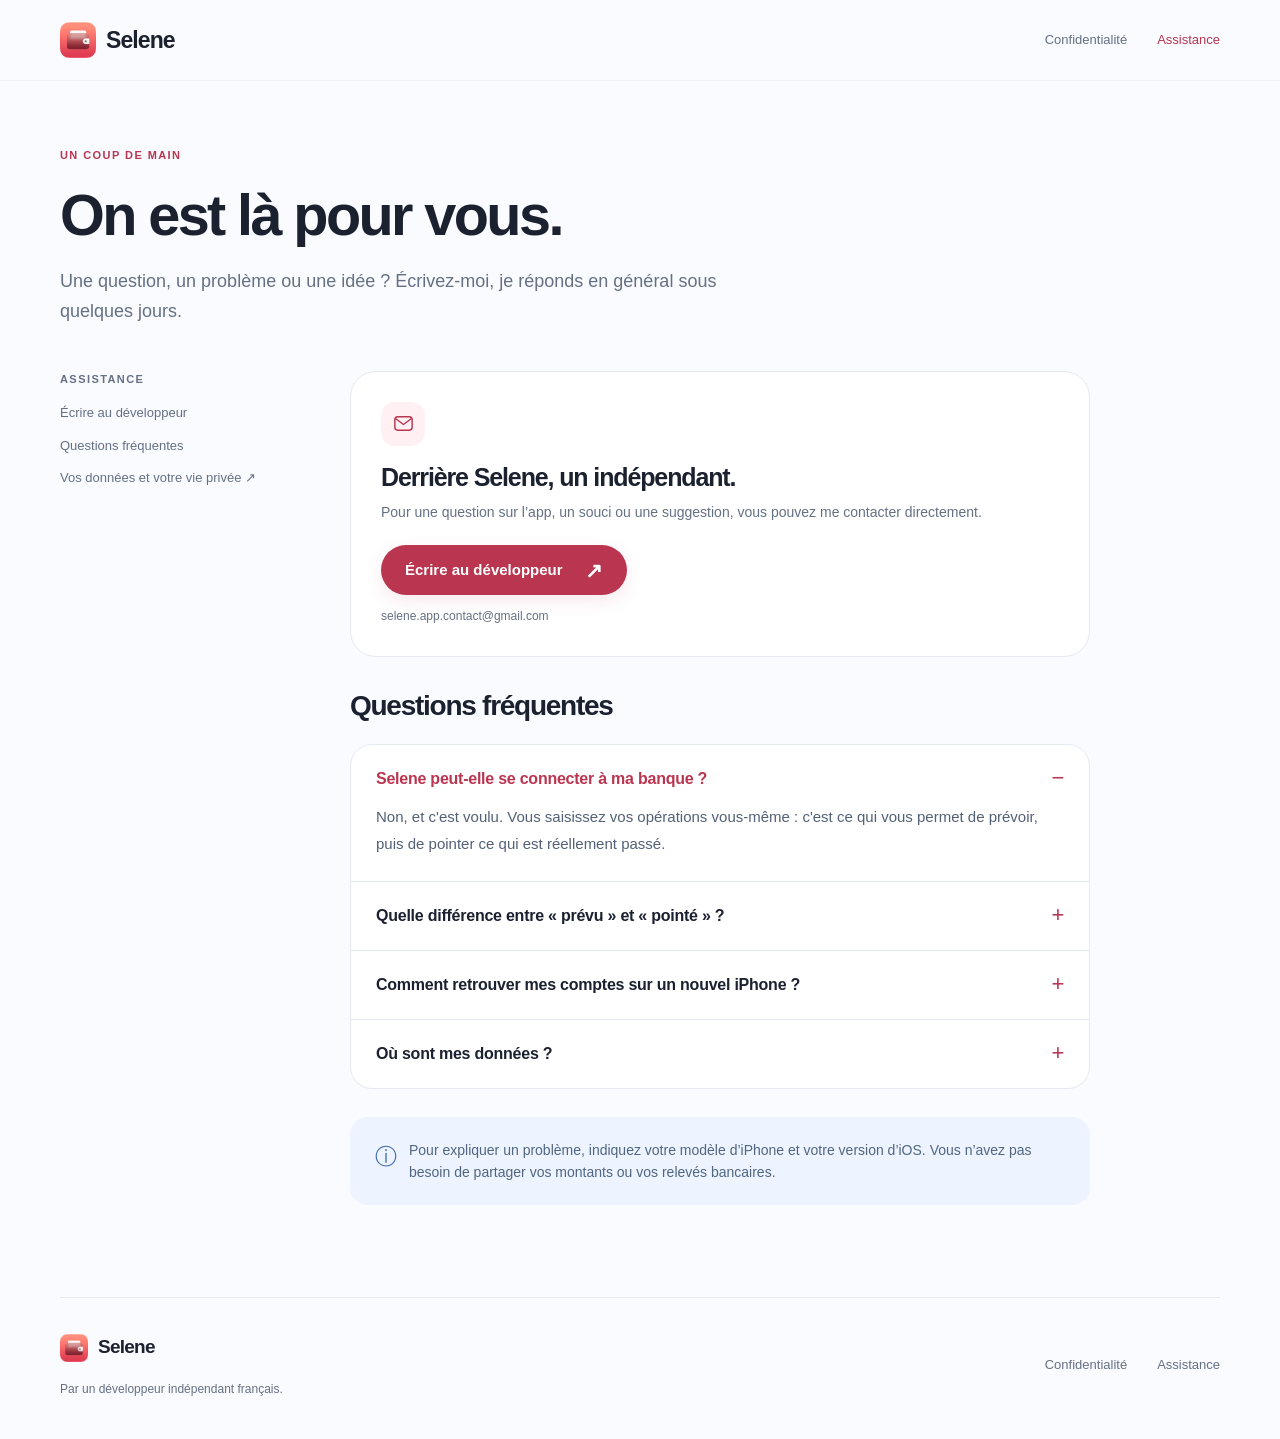
==== assistance.html @ f2fd514b "Publish site" ====
<!doctype html>
<html lang="fr">
<head>
  <meta charset="utf-8">
  <meta name="viewport" content="width=device-width, initial-scale=1">
  <meta name="theme-color" content="#fafbff">
  <title>Selene – Assistance</title>
  <meta name="description" content="Aide et contact pour Selene.">
  <link rel="icon" type="image/png" sizes="32x32" href="favicon.png">
  <link rel="icon" type="image/png" sizes="32x32" href="favicon-dark.png" media="(prefers-color-scheme: dark)">
  <link rel="apple-touch-icon" sizes="180x180" href="apple-touch-icon.png">
  <link rel="stylesheet" href="style.css">
</head>
<body>
  <a class="skip-link" href="#contenu">Aller au contenu</a>
  <header class="site-header">
    <div class="header-inner">
      <a class="brand" href="index.html" aria-label="Selene, accueil"><img src="icon.png" alt="" width="36" height="36">Selene</a>
      <nav aria-label="Navigation principale">
        <a href="confidentialite.html">Confidentialité</a>
        <a href="assistance.html" aria-current="page">Assistance</a>
      </nav>
    </div>
  </header>

  <main id="contenu" class="document-main section-shell">
    <div class="document-heading">
      <p class="eyebrow">UN COUP DE MAIN</p>
      <h1>On est là pour vous.</h1>
      <p class="lead">Une question, un problème ou une idée ? Écrivez-moi, je réponds en général sous quelques jours.</p>
    </div>
    <div class="document-layout">
      <aside class="document-index" aria-label="Rubriques d’assistance">
        <p class="eyebrow">ASSISTANCE</p>
        <nav aria-label="Navigation de l’assistance">
          <a href="#contact">Écrire au développeur</a>
          <a href="#questions">Questions fréquentes</a>
          <a href="confidentialite.html">Vos données et votre vie privée ↗</a>
        </nav>
      </aside>
      <div>
        <section id="contact" class="contact-card" aria-labelledby="contact-title">
          <div class="contact-icon" aria-hidden="true"><svg viewBox="0 0 24 24"><rect x="3" y="5" width="18" height="14" rx="3"/><path d="m4 7 8 6 8-6"/></svg></div>
          <h2 id="contact-title">Derrière Selene, un indépendant.</h2>
          <p>Pour une question sur l’app, un souci ou une suggestion, vous pouvez me contacter directement.</p>
          <a class="button button-primary" href="mailto:selene.app.contact@gmail.com">Écrire au développeur <span aria-hidden="true">↗</span></a>
          <p class="contact-address">selene.app.contact@gmail.com</p>
        </section>
        <section id="questions" aria-labelledby="faq-title">
          <h2 id="faq-title" class="faq-heading">Questions fréquentes</h2>
          <div class="faq-list">
          <details open><summary>Selene peut-elle se connecter à ma banque ?</summary><p>Non, et c'est voulu. Vous saisissez vos opérations vous-même : c'est ce qui vous permet de prévoir, puis de pointer ce qui est réellement passé.</p></details>
          <details><summary>Quelle différence entre « prévu » et « pointé » ?</summary><p>Une opération prévue est attendue et compte déjà dans votre prévisionnel. Vous la pointez quand elle apparaît sur votre relevé : son montant n'est pas ajouté une seconde fois. L'explication animée se retrouve dans Réglages, rubrique Aide.</p></details>
          <details><summary>Comment retrouver mes comptes sur un nouvel iPhone ?</summary><p>Si iCloud est activé, connectez-vous avec le même compte Apple : vos comptes reviennent après quelques instants. Vous pouvez aussi conserver une sauvegarde depuis Réglages, rubrique Données &amp; sauvegardes.</p></details>
          <details><summary>Où sont mes données ?</summary><p>Sur votre iPhone et, avec iCloud, dans votre espace iCloud personnel. Le détail est dans la <a href="confidentialite.html">politique de confidentialité</a>.</p></details>
          </div>
        </section>
        <div class="help-note"><span aria-hidden="true">ⓘ</span><p>Pour expliquer un problème, indiquez votre modèle d’iPhone et votre version d’iOS. Vous n’avez pas besoin de partager vos montants ou vos relevés bancaires.</p></div>
      </div>
    </div>
  </main>

  <footer class="site-footer section-shell">
    <div><a class="brand footer-brand" href="index.html"><img src="icon.png" alt="" width="28" height="28">Selene</a><p>Par un développeur indépendant français.</p></div>
    <nav aria-label="Liens utiles"><a href="confidentialite.html">Confidentialité</a><a href="assistance.html">Assistance</a></nav>
  </footer>
</body>
</html>
---- style.css ----
/* Shared identity: coral icon, cool whites, blue and green account accents. */
:root {
  color-scheme: light;
  --background: #fafbff;
  --surface: #fff;
  --text: #1c2130;
  --muted: #657083;
  --accent: #b93550;
  --coral: #ff6b78;
  --blue: #008ee8;
  --green: #00a364;
  --border: #e5e9f1;
  --shell: 1160px;
  font-family: -apple-system, BlinkMacSystemFont, "Segoe UI", sans-serif;
  scroll-behavior: smooth;
  scroll-padding-top: 100px;
}
* { box-sizing: border-box; }
body { margin: 0; background: var(--background); color: var(--text); font-size: 17px; line-height: 1.6; -webkit-text-size-adjust: 100%; }
img { max-width: 100%; display: block; }
a { color: var(--accent); text-underline-offset: 4px; }
a:hover { text-decoration-thickness: 2px; }
a:focus-visible, summary:focus-visible { outline: 3px solid var(--blue); outline-offset: 6px; border-radius: 6px; }
h1, h2, h3, p, figure { margin: 0; }
h1, h2, h3 { line-height: 1.08; letter-spacing: -.045em; }
h1, h2 { font-weight: 750; }
p + p { margin-top: 1rem; }
.section-shell { width: min(var(--shell), calc(100% - 80px)); margin-inline: auto; }
.skip-link { position: fixed; top: 10px; left: 10px; z-index: 10; padding: 10px 18px; background: var(--surface); transform: translateY(-180%); }
.skip-link:focus { transform: translateY(0); }
.eyebrow { font-size: 11px; line-height: 1.5; letter-spacing: .13em; font-weight: 650; color: var(--muted); }
.status-dot { display: inline-block; flex: 0 0 auto; width: 7px; height: 7px; border-radius: 50%; background: var(--coral); }
.text-link { display: inline-flex; align-items: center; gap: 12px; font-size: 15px; font-weight: 600; text-decoration: none; }
.text-link:hover { text-decoration: underline; }
.text-link span { font-size: 20px; }
.button { display: inline-flex; gap: 22px; align-items: center; justify-content: center; min-height: 50px; padding: 12px 24px; border-radius: 100px; font-size: 15px; font-weight: 650; text-decoration: none; transition: transform .2s, background-color .2s, box-shadow .2s; }
.button-primary { color: white; background: var(--accent); box-shadow: 0 6px 18px #b935501c; }
.button-primary:hover { background: #a32c45; transform: translateY(-2px); box-shadow: 0 9px 24px #b9355026; }
.button-primary span { font-size: 21px; line-height: 1; }

/* Navigation and footer shared by all three pages. */
.site-header { position: sticky; top: 0; z-index: 5; background: #fafbffdf; border-bottom: 1px solid #e5e9f18a; -webkit-backdrop-filter: blur(20px); backdrop-filter: blur(20px); }
.header-inner { width: min(var(--shell), calc(100% - 80px)); height: 80px; margin-inline: auto; display: flex; align-items: center; justify-content: space-between; gap: 24px; }
.brand { display: inline-flex; align-items: center; gap: 10px; font-size: 23px; font-weight: 700; letter-spacing: -.04em; color: var(--text); text-decoration: none; }
.site-header nav, .site-footer nav { display: flex; gap: 30px; align-items: center; }
.site-header nav a { color: var(--muted); font-size: 13px; text-decoration: none; padding-block: 12px; min-height: 44px; display: inline-flex; align-items: center; }
.site-header nav a:hover, .site-header nav a[aria-current="page"] { color: var(--accent); }
.site-footer { display: flex; justify-content: space-between; align-items: center; gap: 30px; border-top: 1px solid var(--border); padding-block: 34px 40px; }
.footer-brand { font-size: 19px; }
.site-footer p { font-size: 12px; color: var(--muted); margin-top: 10px; }
.site-footer nav a { font-size: 13px; text-decoration: none; color: var(--muted); }
.site-footer nav a:hover { color: var(--accent); }

/* Landing: editorial introduction and real app screenshots. */
.hero { display: grid; grid-template-columns: .92fr 1.08fr; align-items: center; gap: 28px; padding-block: 62px 35px; }
.hero-copy { min-width: 0; padding-bottom: 45px; animation: arrive .65s ease-out both; }
.hero-copy .eyebrow { display: flex; align-items: center; gap: 9px; font-size: 12px; letter-spacing: .025em; color: var(--accent); margin-bottom: 24px; }
.hero h1 { font-size: clamp(52px, 5.3vw, 76px); line-height: 1.04; letter-spacing: -.055em; }
.hero h1 span { color: #df4b64; }
.hero-description { max-width: 440px; color: var(--muted); font-size: 18px; line-height: 1.7; margin-top: 26px; }
.hero-actions { display: flex; align-items: center; gap: 20px; flex-wrap: wrap; margin-top: 30px; }
.hero-note { color: var(--muted); font-size: 12px; margin-top: 18px; }
.hero-art { position: relative; min-width: 0; height: 700px; isolation: isolate; }
.art-glow { position: absolute; z-index: -1; pointer-events: none; border-radius: 50%; filter: blur(18px); }
.glow-blue { width: 440px; height: 440px; left: -8%; top: 21%; background: radial-gradient(circle, #d0eaff 0%, #e1edff60 46%, transparent 70%); }
.glow-coral { width: 370px; height: 490px; right: -8%; top: 3%; background: radial-gradient(ellipse, #ffe1e6 0%, #ffeaf052 50%, transparent 72%); }
.device { position: absolute; width: 258px; }
.device-accounts { left: 2%; top: 78px; transform: rotate(-6deg); z-index: 2; animation: phone-arrive .85s .12s ease-out both; --angle: -6deg; }
.device-operations { right: 1%; top: 8px; transform: rotate(6deg); z-index: 1; animation: phone-arrive .85s .2s ease-out both; --angle: 6deg; }
.device img { width: 100%; height: auto; filter: drop-shadow(0 16px 24px #333c5040); }
.device figcaption { text-align: center; font-size: 11px; font-weight: 500; color: var(--muted); margin-top: 22px; }
.principles { display: flex; justify-content: space-between; align-items: center; gap: 24px; border-top: 1px solid var(--border); padding-block: 25px 38px; }
.principles p { display: flex; align-items: center; gap: 10px; font-size: 12px; color: var(--muted); margin: 0; }
.principles svg { flex: 0 0 auto; width: 20px; height: 20px; fill: none; stroke: #7a8ba6; stroke-width: 1.4; stroke-linecap: round; stroke-linejoin: round; }

/* Product story: an everyday ritual, then two concrete use cases. */
.routine-section { background: var(--surface); border-block: 1px solid #edf0f5; padding-block: 104px; }
.routine-layout { display: grid; grid-template-columns: 1fr 1fr; gap: 100px; align-items: center; }
.routine-copy h2 { font-size: 64px; margin-block: 22px; }
.routine-copy h2 span { color: var(--accent); }
.section-description { font-size: 17px; color: var(--muted); max-width: 380px; line-height: 1.7; }
.routine-copy .text-link { margin-top: 24px; }
.routine-steps { list-style: none; padding: 0; margin: 0; }
.routine-steps li { display: flex; align-items: flex-start; gap: 22px; padding-block: 28px; border-bottom: 1px solid var(--border); }
.routine-steps li:first-child { padding-top: 0; }
.routine-steps li:last-child { border-bottom: 0; padding-bottom: 0; }
.step-number { font-size: 12px; font-weight: 650; color: var(--accent); background: #fff0f2; border-radius: 50%; width: 36px; height: 36px; flex: 0 0 36px; display: grid; place-items: center; margin-top: 2px; }
.routine-steps h3 { font-size: 23px; letter-spacing: -.025em; line-height: 1.2; }
.routine-steps p { color: var(--muted); font-size: 15px; line-height: 1.7; margin-top: 12px; }
.features-section { padding-block: 110px 92px; }
.section-heading { text-align: center; margin-bottom: 48px; }
.section-heading h2 { font-size: 52px; margin-top: 20px; }
.feature-panels { display: grid; grid-template-columns: 1fr 1fr; gap: 24px; }
.feature-panel { min-width: 0; min-height: 435px; padding: 40px; border-radius: 32px; overflow: hidden; }
.forecast-panel { background: #edf3ff; }
.accounts-panel { background: #eaf6f0; }
.panel-copy h3 { font-size: 34px; }
.panel-copy p { color: var(--muted); font-size: 15px; max-width: 355px; margin-top: 18px; }
.forecast-example { background: #ffffffd9; border: 1px solid #ffffffed; box-shadow: 0 12px 30px #5277b211; border-radius: 20px; margin-top: 32px; padding: 23px; }
.example-label { font-size: 10px; color: var(--muted); font-weight: 650; letter-spacing: .08em; display: flex; justify-content: space-between; align-items: center; }
.example-label span { font-size: 9px; letter-spacing: 0; font-weight: 400; }
.example-amount { font-size: clamp(32px, 3.3vw, 44px); font-weight: 700; letter-spacing: -.04em; line-height: 1.2; margin-top: 10px; font-variant-numeric: tabular-nums; }
.example-amount > span { font-weight: 400; color: #7786a0; }
.example-totals { display: flex; gap: 22px; margin-top: 18px; font-size: 10px; color: var(--muted); }
.example-totals > span { display: flex; flex-wrap: wrap; gap: 4px; align-items: center; }
.example-totals strong { font-weight: 600; color: var(--text); }
.amount-dot { display: inline-block; width: 5px; height: 5px; border-radius: 50%; margin-right: 2px; }
.income-dot { background: var(--green); }
.outcome-dot { background: var(--coral); }
.example-track { height: 5px; margin-top: 14px; border-radius: 10px; background: #ff9aa5; overflow: hidden; }
.example-track span { display: block; width: 53.58%; height: 100%; border-radius: 10px; background: #54b59a; }
.transfer-example { display: flex; align-items: center; justify-content: center; gap: 10px; margin-top: 48px; }
.mini-account { min-width: 0; flex: 1; height: 128px; max-width: 175px; border-radius: 19px; padding: 18px; color: #fff; display: flex; flex-direction: column; justify-content: space-between; box-shadow: 0 12px 28px -12px #24887d66; }
.mini-current { background: linear-gradient(135deg, #55bef1, #0081ce); transform: rotate(-5deg); }
.mini-savings { background: linear-gradient(135deg, #57cfb5, #008460); transform: rotate(5deg); }
.mini-account span { font-size: 12px; font-weight: 600; line-height: 1.3; }
.mini-account svg { width: 26px; height: 26px; fill: none; stroke: currentColor; stroke-width: 1.5; stroke-linecap: round; stroke-linejoin: round; opacity: .9; }
.transfer-symbol { width: 34px; height: 34px; flex: 0 0 34px; display: grid; place-items: center; border-radius: 50%; color: #337e68; background: #fff; font-size: 23px; }

/* Privacy and the release state, without an inactive download button. */
.privacy-section { padding-bottom: 90px; }
.privacy-panel { display: grid; grid-template-columns: .65fr 1fr; gap: 60px; align-items: center; padding: 65px 80px; border-radius: 32px; background: #fff0f3; }
.privacy-symbol { width: 150px; height: 150px; display: grid; place-items: center; justify-self: center; background: #ffffffc9; border: 1px solid #fff; border-radius: 40px; transform: rotate(-8deg); box-shadow: 0 18px 38px -18px #df6f8a40; }
.privacy-symbol svg { width: 74px; height: 74px; fill: none; stroke: #cd4b68; stroke-width: 2.7; stroke-linecap: round; stroke-linejoin: round; }
.privacy-copy h2 { font-size: 46px; margin-block: 18px; }
.privacy-copy p:not(.eyebrow) { color: #75636d; font-size: 15px; max-width: 465px; }
.privacy-copy .text-link { margin-top: 24px; }
.closing { text-align: center; padding-block: 12px 100px; }
.closing img { margin: 0 auto 24px; }
.closing h2 { font-size: 43px; }
.closing > p { color: var(--muted); font-size: 15px; margin-top: 16px; }
.closing .button { margin-top: 24px; }

/* Assistance and privacy: common document heading, readable article and index. */
.document-main { padding-block: 66px 92px; }
.document-heading { max-width: 800px; margin-bottom: 44px; }
.document-heading .eyebrow { color: var(--accent); }
.document-heading h1 { font-size: clamp(40px, 4.5vw, 60px); margin-top: 20px; }
.document-heading .lead { color: var(--muted); font-size: 18px; line-height: 1.7; max-width: 680px; margin-top: 20px; }
.updated { color: var(--muted); font-size: 12px; margin-top: 20px; }
.document-layout { display: grid; grid-template-columns: 220px minmax(0, 740px); gap: 70px; align-items: start; }
.document-index { position: sticky; top: 115px; }
.document-index .eyebrow { margin-bottom: 16px; }
.document-index nav { display: flex; flex-direction: column; gap: 13px; }
.document-index a { color: var(--muted); font-size: 13px; line-height: 1.5; text-decoration: none; }
.document-index a:hover { color: var(--accent); }
.article { min-width: 0; }
.article section { margin-top: 36px; scroll-margin-top: 105px; }
.article h2 { font-size: 23px; letter-spacing: -.025em; margin-bottom: 14px; line-height: 1.25; }
.article p, .article li { font-size: 15px; line-height: 1.85; color: #536075; }
.article ul { margin: 0; padding-left: 21px; }
.article li + li { margin-top: 7px; }
.article strong { color: var(--text); font-weight: 600; }
.summary-card { padding: 26px 30px; background: #fff0f3; border: 1px solid #ffe3e8; border-radius: 22px; }
.summary-card p { color: #745365; }
.summary-card .summary-title { font-size: 19px; font-weight: 650; line-height: 1.3; letter-spacing: -.02em; margin-bottom: 10px; color: var(--text); }
.contact-card { background: #fff; border: 1px solid var(--border); border-radius: 26px; padding: 30px; margin-bottom: 34px; }
.contact-card .contact-icon { width: 44px; height: 44px; border-radius: 14px; color: var(--accent); background: #fff0f3; display: grid; place-items: center; margin-bottom: 18px; }
.contact-icon svg { width: 23px; height: 23px; fill: none; stroke: currentColor; stroke-width: 1.5; stroke-linecap: round; stroke-linejoin: round; }
.contact-card h2 { margin-bottom: 10px; font-size: 25px; }
.contact-card p { color: var(--muted); font-size: 14px; max-width: 620px; }
.contact-card .button { margin-top: 22px; }
.contact-card .contact-address { font-size: 12px; margin-top: 12px; overflow-wrap: anywhere; }
.faq-heading { font-size: 28px; margin-bottom: 22px; }
.faq-list { border: 1px solid var(--border); background: #fff; border-radius: 22px; overflow: hidden; }
.faq-list details + details { border-top: 1px solid var(--border); }
.faq-list summary { list-style: none; cursor: pointer; padding: 22px 56px 22px 25px; position: relative; font-size: 16px; font-weight: 600; line-height: 1.5; letter-spacing: -.015em; }
.faq-list summary:focus-visible { outline-offset: -5px; border-radius: 10px; }
.faq-list summary::-webkit-details-marker { display: none; }
.faq-list summary::after { content: "+"; position: absolute; right: 25px; top: 20px; font-size: 22px; line-height: 1.2; font-weight: 400; color: var(--accent); }
.faq-list details[open] summary::after { content: "−"; }
.faq-list details[open] summary { color: var(--accent); padding-bottom: 12px; }
.faq-list details p { padding: 0 25px 24px; color: #536075; font-size: 15px; line-height: 1.8; }
.help-note { display: flex; align-items: flex-start; gap: 12px; background: #edf3ff; border-radius: 18px; padding: 22px 25px; margin-top: 28px; }
.help-note > span { flex: 0 0 auto; font-size: 22px; color: #4772ad; }
.help-note p { color: #506681; font-size: 14px; }

/* Responsive layout preserves readable screenshots and document line lengths. */
@media (max-width: 1100px) {
  .hero { grid-template-columns: .9fr 1.1fr; gap: 15px; }
  .hero h1 { font-size: 60px; }
  .hero-art { height: 650px; }
  .device { width: 230px; }
  .device-accounts { left: 0; top: 80px; }
  .device-operations { right: 0; top: 0; }
  .routine-layout { gap: 55px; }
  .feature-panel { padding: 30px; }
  .document-layout { grid-template-columns: 180px minmax(0, 1fr); gap: 45px; }
}
@media (max-width: 900px) {
  .hero { grid-template-columns: minmax(0, 1fr); text-align: center; padding-top: 55px; gap: 25px; }
  .hero-copy { min-width: 0; padding-bottom: 0; }
  .hero-copy .eyebrow, .hero-actions { justify-content: center; }
  .hero h1 { font-size: 68px; }
  .hero h1 br:first-of-type { display: none; }
  .hero-description { max-width: 540px; margin-inline: auto; }
  .hero-art { width: 550px; max-width: 100%; height: 660px; margin-inline: auto; }
  .device { width: 255px; }
  .device-accounts { left: 3%; top: 65px; }
  .device-operations { right: 3%; top: 0; }
  .principles { gap: 18px; }
  .principles p { font-size: 11px; }
  .routine-section { padding-block: 75px; }
  .routine-copy h2 { font-size: 52px; }
  .routine-layout { gap: 40px; }
  .feature-panel { padding: 28px; }
  .panel-copy h3 { font-size: 29px; }
  .example-totals { gap: 10px; }
  .transfer-example { gap: 6px; }
  .mini-account { padding: 14px; }
  .privacy-panel { padding: 50px; gap: 35px; }
  .privacy-copy h2 { font-size: 40px; }
  .document-layout { grid-template-columns: 1fr; max-width: 760px; gap: 30px; }
  .document-index { position: static; }
  .document-index nav { flex-direction: row; flex-wrap: wrap; gap: 10px 22px; padding-bottom: 24px; border-bottom: 1px solid var(--border); }
  .document-index .eyebrow { display: none; }
}
@media (max-width: 640px) {
  .section-shell, .header-inner { width: calc(100% - 40px); }
  .header-inner { height: 70px; gap: 12px; }
  .brand { font-size: 21px; gap: 8px; }
  .brand img { width: 32px; height: 32px; }
  .site-header nav { gap: 17px; }
  .site-header nav a { font-size: 11px; }
  .hero { padding-top: 42px; gap: 42px; }
  .hero-copy .eyebrow { font-size: 10px; margin-bottom: 19px; }
  .hero h1 { font-size: clamp(42px, 10.9vw, 66px); }
  .hero h1 br:first-of-type { display: initial; }
  .hero-description { font-size: 16px; margin-top: 21px; max-width: 360px; }
  .hero-actions { gap: 14px; flex-direction: column; margin-top: 25px; }
  .hero-note { font-size: 10px; }
  .hero-art { width: 365px; height: 490px; }
  .device { width: min(180px, 45vw); }
  .device-accounts { left: 2%; top: 51px; }
  .device-operations { right: 2%; top: 0; }
  .device figcaption { font-size: 8px; margin-top: 14px; }
  .device-operations figcaption { padding-left: 46px; }
  .art-glow { width: 280px; height: 350px; }
  .glow-blue { left: -5%; top: 15%; }
  .glow-coral { right: -5%; }
  .principles { flex-direction: column; align-items: flex-start; gap: 14px; padding-block: 24px 32px; }
  .principles p { font-size: 12px; }
  .routine-section { padding-block: 60px; }
  .routine-layout { grid-template-columns: 1fr; gap: 38px; }
  .routine-copy h2 { font-size: 52px; }
  .routine-copy h2 span { display: block; }
  .section-description { font-size: 16px; }
  .routine-steps h3 { font-size: 21px; }
  .routine-steps li { gap: 16px; padding-block: 24px; }
  .routine-steps p { font-size: 14px; }
  .features-section { padding-block: 65px 55px; }
  .section-heading { margin-bottom: 30px; text-align: left; }
  .section-heading h2 { font-size: 42px; }
  .feature-panels { grid-template-columns: 1fr; gap: 18px; }
  .feature-panel { min-height: 0; padding: 30px; border-radius: 25px; }
  .panel-copy h3 { font-size: 31px; }
  .panel-copy p { font-size: 14px; }
  .example-amount { font-size: 39px; }
  .example-totals { gap: 15px; }
  .forecast-example { padding: 20px; }
  .transfer-example { margin-block: 35px 12px; }
  .mini-account { padding: 18px; }
  .privacy-section { padding-bottom: 60px; }
  .privacy-panel { grid-template-columns: 1fr; padding: 35px 30px; gap: 30px; border-radius: 25px; }
  .privacy-symbol { width: 88px; height: 88px; border-radius: 25px; justify-self: start; }
  .privacy-symbol svg { width: 47px; height: 47px; }
  .privacy-copy h2 { font-size: 39px; }
  .privacy-copy p:not(.eyebrow) { font-size: 14px; }
  .privacy-copy .text-link { font-size: 13px; }
  .closing { padding-block: 0 65px; }
  .closing h2 { font-size: 35px; }
  .closing > p { font-size: 13px; }
  .site-footer { align-items: flex-start; flex-direction: column; padding-block: 28px; gap: 24px; }
  .site-footer nav { gap: 26px; }
  .document-main { padding-block: 42px 60px; }
  .document-heading { margin-bottom: 30px; }
  .document-heading h1 { font-size: 40px; }
  .document-heading .lead { font-size: 16px; }
  .document-index nav { gap: 12px 20px; }
  .document-index a { font-size: 12px; }
  .summary-card { padding: 22px; }
  .article h2 { font-size: 21px; }
  .article p, .article li { font-size: 14px; }
  .contact-card { padding: 25px; }
  .faq-list summary { padding-left: 21px; font-size: 15px; }
  .faq-list details p { padding-left: 21px; padding-right: 21px; font-size: 14px; }
}
@media (max-width: 360px) {
  .section-shell, .header-inner { width: calc(100% - 32px); }
  .site-header nav { gap: 11px; }
  .site-header nav a { font-size: 10px; }
  .hero-art { height: 440px; }
  .device { width: 160px; }
  .device-accounts { left: 1%; }
  .device-operations { right: 1%; }
  .device figcaption { font-size: 7px; }
  .hero h1 { font-size: 40px; }
  .feature-panel { padding: 24px; }
  .example-amount { font-size: 34px; }
  .mini-account { padding: 12px; }
  .mini-account span { font-size: 10px; }
}

/* Entry motion is brief and never gates reading or navigation. */
@keyframes arrive { from { opacity: 0; transform: translateY(12px); } to { opacity: 1; transform: translateY(0); } }
@keyframes phone-arrive { from { opacity: 0; transform: translateY(18px) rotate(var(--angle)); } to { opacity: 1; transform: translateY(0) rotate(var(--angle)); } }
@media (prefers-reduced-motion: reduce) {
  :root { scroll-behavior: auto; }
  *, *::before, *::after { animation: none !important; transition: none !important; }
}
@media (prefers-reduced-transparency: reduce) {
  .site-header { background: var(--background); backdrop-filter: none; -webkit-backdrop-filter: none; }
}
@media print {
  .site-header { position: static; }
  .skip-link, .document-index, .hero-art, .site-footer nav { display: none; }
  .document-layout { display: block; }
  .section-shell, .header-inner { width: 100%; }
  .article section, .summary-card { break-inside: avoid; }
  body { background: white; }
}
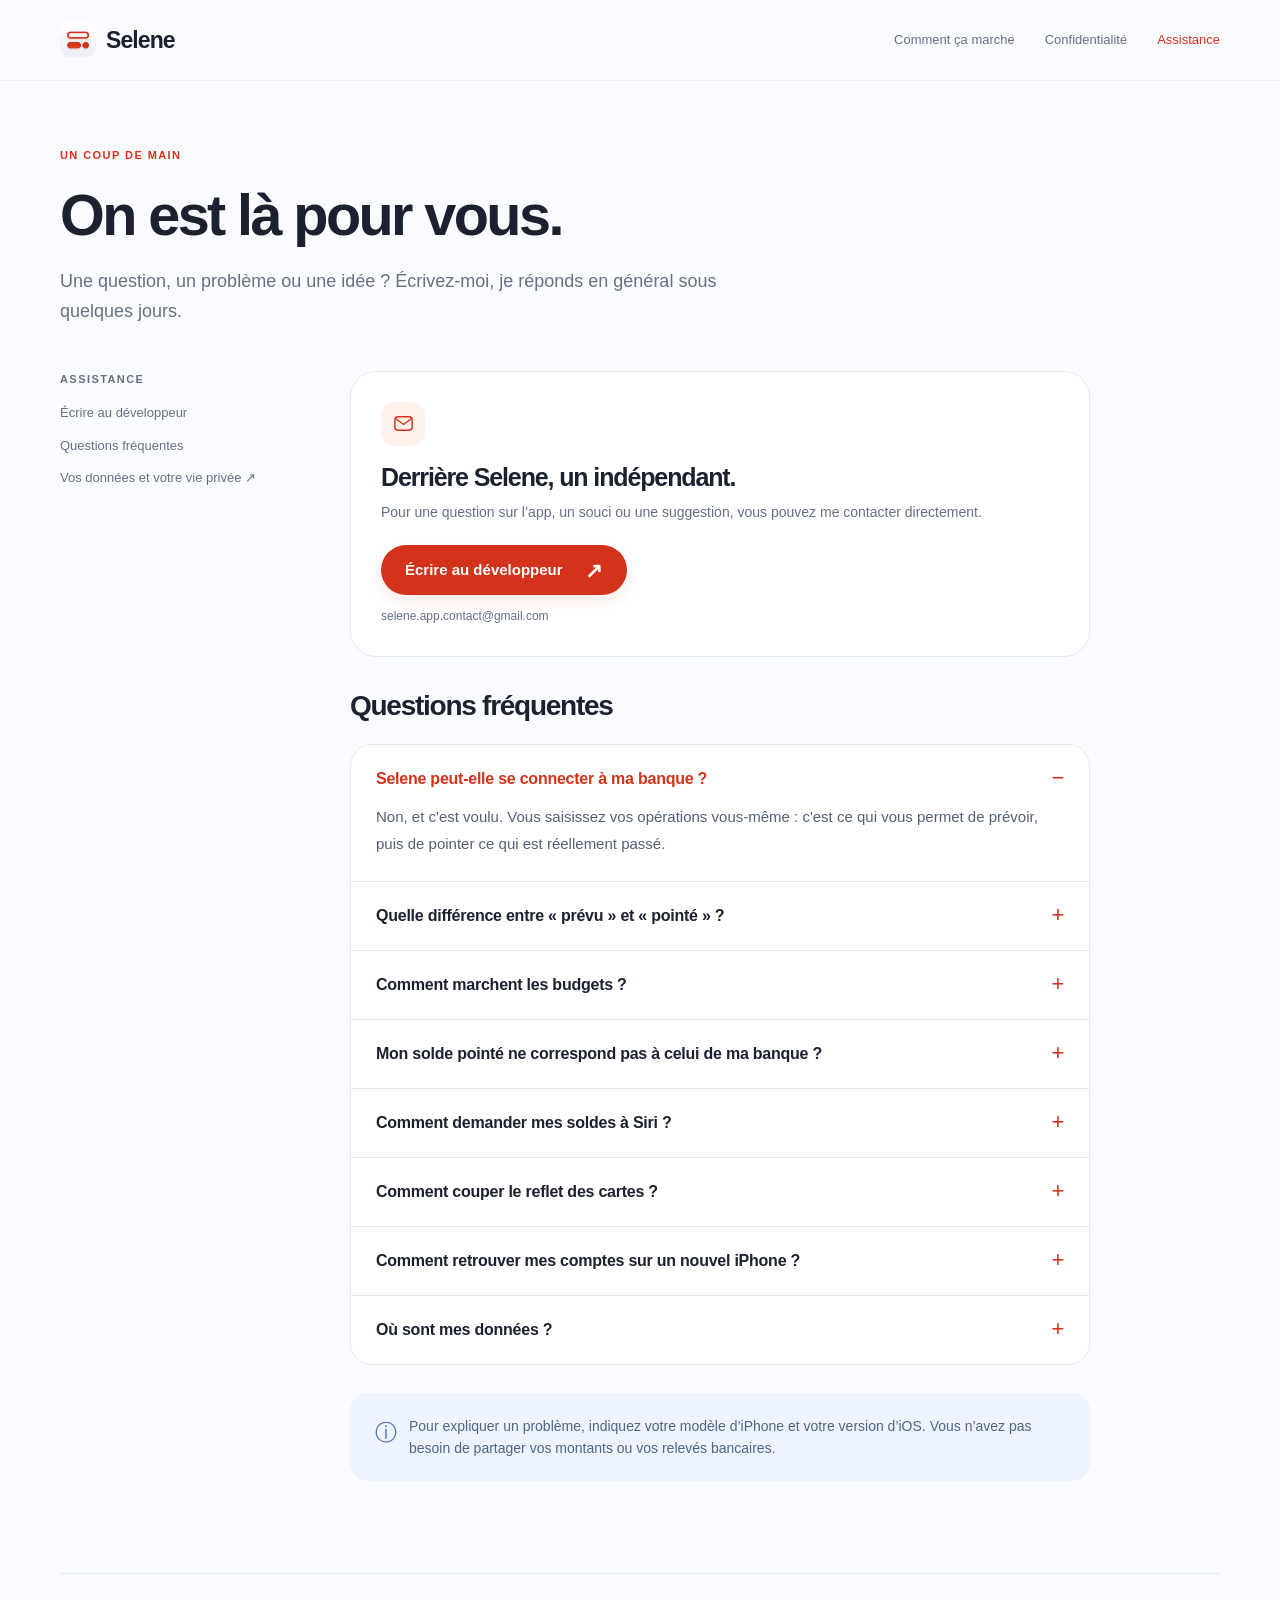
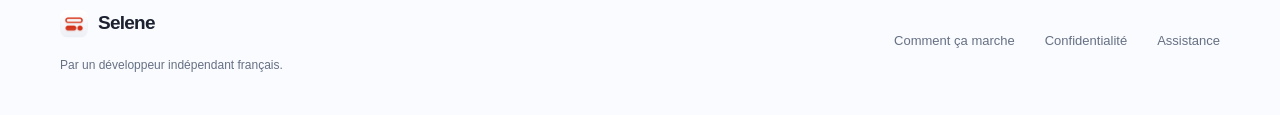
==== commit f38f6588: "Publish site" ====
--- a/assistance.html
+++ b/assistance.html
@@ -3,13 +3,27 @@
 <head>
   <meta charset="utf-8">
   <meta name="viewport" content="width=device-width, initial-scale=1">
+  <meta name="apple-itunes-app" content="app-id=6821384647">
   <meta name="theme-color" content="#fafbff">
   <title>Selene – Assistance</title>
   <meta name="description" content="Aide et contact pour Selene.">
+  <!-- Link preview in messaging apps (Open Graph) -->
+  <meta property="og:type" content="website">
+  <meta property="og:site_name" content="Selene">
+  <meta property="og:locale" content="fr_FR">
+  <meta property="og:url" content="https://chingham.github.io/selene/assistance.html">
+  <meta property="og:title" content="Selene : assistance">
+  <meta property="og:description" content="Aide et contact pour Selene, le carnet de comptes pour iPhone.">
+  <meta property="og:image" content="https://chingham.github.io/selene/apercu.jpg">
+  <meta property="og:image:width" content="1200">
+  <meta property="og:image:height" content="630">
+  <meta property="og:image:alt" content="Selene sur iPhone : la liste des comptes et les opérations du mois.">
+  <meta name="twitter:card" content="summary_large_image">
   <link rel="icon" type="image/png" sizes="32x32" href="favicon.png">
   <link rel="icon" type="image/png" sizes="32x32" href="favicon-dark.png" media="(prefers-color-scheme: dark)">
   <link rel="apple-touch-icon" sizes="180x180" href="apple-touch-icon.png">
-  <link rel="stylesheet" href="style.css">
+  <link rel="stylesheet" href="styles/site.css">
+  <link rel="stylesheet" href="styles/documents.css">
 </head>
 <body>
   <a class="skip-link" href="#contenu">Aller au contenu</a>
@@ -17,7 +31,8 @@
     <div class="header-inner">
       <a class="brand" href="index.html" aria-label="Selene, accueil"><img src="icon.png" alt="" width="36" height="36">Selene</a>
       <nav aria-label="Navigation principale">
-        <a href="confidentialite.html">Confidentialité</a>
+        <a href="guide.html">Comment ça marche</a>
+        <a class="optional" href="confidentialite.html">Confidentialité</a>
         <a href="assistance.html" aria-current="page">Assistance</a>
       </nav>
     </div>
@@ -51,6 +66,10 @@
           <div class="faq-list">
           <details open><summary>Selene peut-elle se connecter à ma banque ?</summary><p>Non, et c'est voulu. Vous saisissez vos opérations vous-même : c'est ce qui vous permet de prévoir, puis de pointer ce qui est réellement passé.</p></details>
           <details><summary>Quelle différence entre « prévu » et « pointé » ?</summary><p>Une opération prévue est attendue et compte déjà dans votre prévisionnel. Vous la pointez quand elle apparaît sur votre relevé : son montant n'est pas ajouté une seconde fois. L'explication animée se retrouve dans Réglages, rubrique Aide.</p></details>
+          <details><summary>Comment marchent les budgets ?</summary><p>Un budget, c'est un montant que vous dépensez en plusieurs fois, comme les courses du mois. Vos achats s'en déduisent, et seul ce qui reste compte dans votre fin de mois. Un budget peut revenir chaque mois depuis une périodique, ou servir une seule fois, pour Noël par exemple. Quand il est fini, vous retirez ce qui reste ou vous le reportez sur le suivant.</p></details>
+          <details><summary>Mon solde pointé ne correspond pas à celui de ma banque ?</summary><p>Touchez le solde « Pointé » en bas de l'écran d'un compte, ou choisissez « Comparer avec ma banque » dans le menu. Tapez le solde actuel de votre banque, sans les opérations à venir : Selene affiche l'écart et propose les opérations qui l'expliquent probablement. Rien ne change tant que vous ne validez pas une piste.</p></details>
+          <details><summary>Comment demander mes soldes à Siri ?</summary><p>Dites « Fin de mois dans Selene » ou « Solde pointé dans Selene », avec le nom d'un compte si vous voulez : « Fin de mois de Compte joint dans Selene ». Siri répond sur un iPhone déverrouillé, avec Selene complet. Les mêmes actions se trouvent dans l'app Raccourcis.</p></details>
+          <details><summary>Comment couper le reflet des cartes ?</summary><p>Dans Réglages, rubrique Préférences, désactivez « Reflets nacrés des comptes ». Les cartes gardent leur couleur, sans reflet ni mouvement.</p></details>
           <details><summary>Comment retrouver mes comptes sur un nouvel iPhone ?</summary><p>Si iCloud est activé, connectez-vous avec le même compte Apple : vos comptes reviennent après quelques instants. Vous pouvez aussi conserver une sauvegarde depuis Réglages, rubrique Données &amp; sauvegardes.</p></details>
           <details><summary>Où sont mes données ?</summary><p>Sur votre iPhone et, avec iCloud, dans votre espace iCloud personnel. Le détail est dans la <a href="confidentialite.html">politique de confidentialité</a>.</p></details>
           </div>
@@ -62,7 +81,7 @@
 
   <footer class="site-footer section-shell">
     <div><a class="brand footer-brand" href="index.html"><img src="icon.png" alt="" width="28" height="28">Selene</a><p>Par un développeur indépendant français.</p></div>
-    <nav aria-label="Liens utiles"><a href="confidentialite.html">Confidentialité</a><a href="assistance.html">Assistance</a></nav>
+    <nav aria-label="Liens utiles"><a href="guide.html">Comment ça marche</a><a href="confidentialite.html">Confidentialité</a><a href="assistance.html">Assistance</a></nav>
   </footer>
 </body>
 </html>
--- a/styles/site.css
+++ b/styles/site.css
@@ -0,0 +1,133 @@
+/* Shared identity: coral icon, cool whites, blue and green account accents. */
+:root {
+  color-scheme: light;
+  --background: #fafbff;
+  --surface: #fff;
+  --sunken: #f1f4fa;
+  --text: #1c2130;
+  --muted: #657083;
+  --accent: #d3331a;
+  --coral: #ff5f3d;
+  --blue: #008ee8;
+  --blue-soft: #008ee829;
+  --green: #00a364;
+  --grey-line: #a3abba;
+  --border: #e5e9f1;
+  --shadow: 0 18px 50px #1c213017;
+  --shell: 1160px;
+  /* iOS system colors, for the pieces drawn like the app */
+  --ios-bg: #f2f2f7;
+  --ios-card: #fff;
+  --ios-red: #ff3b30;
+  --ios-green: #34c759;
+  --ios-secondary: #3c3c4399;
+  --ios-tertiary: #3c3c434d;
+  font-family: -apple-system, BlinkMacSystemFont, "Segoe UI", sans-serif;
+  scroll-behavior: smooth;
+  scroll-padding-top: 100px;
+}
+* { box-sizing: border-box; }
+body { margin: 0; background: var(--background); color: var(--text); font-size: 17px; line-height: 1.6; -webkit-text-size-adjust: 100%; }
+img { max-width: 100%; display: block; }
+a { color: var(--accent); text-underline-offset: 4px; }
+a:hover { text-decoration-thickness: 2px; }
+a:focus-visible, button:focus-visible, summary:focus-visible { outline: 3px solid var(--blue); outline-offset: 6px; border-radius: 6px; }
+button { font: inherit; color: inherit; }
+h1, h2, h3, p, figure, ol, ul { margin: 0; }
+h1, h2, h3 { line-height: 1.08; letter-spacing: -.045em; text-wrap: balance; }
+h1, h2 { font-weight: 750; }
+p + p { margin-top: 1rem; }
+
+/* Building blocks */
+.section-shell { width: min(var(--shell), calc(100% - 80px)); margin-inline: auto; }
+.skip-link { position: fixed; top: 10px; left: 10px; z-index: 10; padding: 10px 18px; background: var(--surface); transform: translateY(-180%); }
+.skip-link:focus { transform: translateY(0); }
+.eyebrow { font-size: 11px; line-height: 1.5; letter-spacing: .13em; text-transform: uppercase; font-weight: 650; color: var(--muted); }
+.lede { color: var(--muted); font-size: 19px; line-height: 1.55; max-width: 36ch; }
+.tag { display: inline-flex; align-items: center; padding: 3px 9px; border-radius: 99px; font-size: 11px; font-weight: 700; letter-spacing: .04em; color: var(--accent); background: #d3331a1f; }
+.button { display: inline-flex; gap: 22px; align-items: center; justify-content: center; min-height: 50px; padding: 12px 24px; border-radius: 100px; font-size: 15px; font-weight: 650; text-decoration: none; transition: transform .2s, background-color .2s, box-shadow .2s; }
+.button-primary { color: white; background: var(--accent); box-shadow: 0 6px 18px #d3331a1c; }
+.button-primary:hover { background: #b32a14; transform: translateY(-2px); box-shadow: 0 9px 24px #d3331a26; }
+.button-primary span { font-size: 21px; line-height: 1; }
+/* Apple's badge as provided: never recolored, a quarter of its height clear around it. */
+.app-store-badge { display: inline-block; justify-self: start; padding: 13px 0; line-height: 0; transition: transform .2s; }
+.app-store-badge img { display: block; width: auto; height: 50px; }
+.app-store-badge:hover { transform: translateY(-2px); }
+
+/* Navigation and footer shared by all pages. */
+.site-header { position: sticky; top: 0; z-index: 5; background: #fafbffdf; border-bottom: 1px solid #e5e9f18a; -webkit-backdrop-filter: blur(20px); backdrop-filter: blur(20px); }
+.header-inner { width: min(var(--shell), calc(100% - 80px)); height: 80px; margin-inline: auto; display: flex; align-items: center; justify-content: space-between; gap: 24px; }
+.brand { display: inline-flex; align-items: center; gap: 10px; font-size: 23px; font-weight: 700; letter-spacing: -.04em; color: var(--text); text-decoration: none; }
+.site-header nav, .site-footer nav { display: flex; gap: 30px; align-items: center; }
+.site-header nav a { color: var(--muted); font-size: 13px; text-decoration: none; padding-block: 12px; min-height: 44px; display: inline-flex; align-items: center; }
+.site-header nav a:hover, .site-header nav a[aria-current="page"] { color: var(--accent); }
+.site-footer { display: flex; justify-content: space-between; align-items: center; gap: 30px; border-top: 1px solid var(--border); padding-block: 34px 40px; }
+.footer-brand { font-size: 19px; }
+.site-footer p { font-size: 12px; color: var(--muted); margin-top: 10px; }
+.site-footer nav a { font-size: 13px; text-decoration: none; color: var(--muted); }
+.site-footer nav a:hover { color: var(--accent); }
+
+/* Section rhythm of the home page and the guide. */
+.section { padding-block: 88px; }
+.section.tight { padding-top: 0; }
+.section-head { display: grid; gap: 14px; margin-bottom: 40px; max-width: 680px; }
+.section-head h2 { font-size: clamp(34px, 4.4vw, 52px); }
+.more { display: inline-flex; gap: 8px; margin-top: 28px; font-weight: 650; font-size: 15px; text-decoration: none; }
+.more:hover { text-decoration: underline; }
+.footnote { font-size: 13px; color: var(--muted); margin-top: 18px; }
+.closing { display: grid; justify-items: center; gap: 20px; text-align: center; padding-block: 72px 96px; }
+.closing h2 { font-size: clamp(32px, 4.4vw, 50px); max-width: 16ch; }
+.closing p { color: var(--muted); font-size: 14px; }
+.closing .app-store-badge { justify-self: center; }
+
+/* Questions, on the guide and the assistance. */
+.faq-heading { font-size: 28px; margin-bottom: 22px; }
+.faq-list { border: 1px solid var(--border); background: #fff; border-radius: 22px; overflow: hidden; }
+.faq-list details + details { border-top: 1px solid var(--border); }
+.faq-list summary { list-style: none; cursor: pointer; padding: 22px 56px 22px 25px; position: relative; font-size: 16px; font-weight: 600; line-height: 1.5; letter-spacing: -.015em; }
+.faq-list summary:focus-visible { outline-offset: -5px; border-radius: 10px; }
+.faq-list summary::-webkit-details-marker { display: none; }
+.faq-list summary::after { content: "+"; position: absolute; right: 25px; top: 20px; font-size: 22px; line-height: 1.2; font-weight: 400; color: var(--accent); }
+.faq-list details[open] summary::after { content: "−"; }
+.faq-list details[open] summary { color: var(--accent); padding-bottom: 12px; }
+.faq-list details p { padding: 0 25px 24px; color: #536075; font-size: 15px; line-height: 1.8; }
+
+@media (max-width: 640px) {
+  .section-shell, .header-inner { width: calc(100% - 40px); }
+  .header-inner { height: 70px; gap: 12px; }
+  .brand { font-size: 21px; gap: 8px; }
+  .brand img { width: 32px; height: 32px; }
+  .site-header nav { gap: 17px; }
+  .site-header nav a { font-size: 11px; }
+  .site-footer { align-items: flex-start; flex-direction: column; padding-block: 28px; gap: 24px; }
+  .site-footer nav { flex-wrap: wrap; gap: 12px 26px; }
+  .section { padding-block: 64px; }
+  .section-head { margin-bottom: 28px; }
+  .lede { font-size: 17px; }
+  .closing { padding-block: 56px 72px; }
+  .faq-list summary { padding-left: 21px; font-size: 15px; }
+  .faq-list details p { padding-left: 21px; padding-right: 21px; font-size: 14px; }
+}
+/* The footer keeps every link. */
+@media (max-width: 520px) { .site-header nav .optional { display: none; } }
+@media (max-width: 360px) {
+  .section-shell, .header-inner { width: calc(100% - 32px); }
+  .site-header nav { gap: 11px; }
+  .site-header nav a { font-size: 10px; }
+}
+
+/* Entry motion is brief and never gates reading or navigation. */
+@keyframes arrive { from { opacity: 0; transform: translateY(12px); } to { opacity: 1; transform: translateY(0); } }
+@media (prefers-reduced-motion: reduce) {
+  :root { scroll-behavior: auto; }
+  *, *::before, *::after { animation: none !important; transition: none !important; }
+}
+@media (prefers-reduced-transparency: reduce) {
+  .site-header { background: var(--background); backdrop-filter: none; -webkit-backdrop-filter: none; }
+}
+@media print {
+  .site-header { position: static; }
+  .skip-link, .site-footer nav { display: none; }
+  .section-shell, .header-inner { width: 100%; }
+  body { background: white; }
+}
--- a/styles/documents.css
+++ b/styles/documents.css
@@ -0,0 +1,60 @@
+/* Assistance and privacy: common document heading, readable article and index. */
+.document-main { padding-block: 66px 92px; }
+.document-heading { max-width: 800px; margin-bottom: 44px; }
+.document-heading .eyebrow { color: var(--accent); }
+.document-heading h1 { font-size: clamp(40px, 4.5vw, 60px); margin-top: 20px; }
+.document-heading .lead { color: var(--muted); font-size: 18px; line-height: 1.7; max-width: 680px; margin-top: 20px; }
+.updated { color: var(--muted); font-size: 12px; margin-top: 20px; }
+.document-layout { display: grid; grid-template-columns: 220px minmax(0, 740px); gap: 70px; align-items: start; }
+.document-index { position: sticky; top: 115px; }
+.document-index .eyebrow { margin-bottom: 16px; }
+.document-index nav { display: flex; flex-direction: column; gap: 13px; }
+.document-index a { color: var(--muted); font-size: 13px; line-height: 1.5; text-decoration: none; }
+.document-index a:hover { color: var(--accent); }
+.article { min-width: 0; }
+.article section { margin-top: 36px; scroll-margin-top: 105px; }
+.article h2 { font-size: 23px; letter-spacing: -.025em; margin-bottom: 14px; line-height: 1.25; }
+.article p, .article li { font-size: 15px; line-height: 1.85; color: #536075; }
+.article ul { margin: 0; padding-left: 21px; }
+.article li + li { margin-top: 7px; }
+.article strong { color: var(--text); font-weight: 600; }
+.summary-card { padding: 26px 30px; background: #fff1eb; border: 1px solid #ffe2d6; border-radius: 22px; }
+.summary-card p { color: #745365; }
+.summary-card .summary-title { font-size: 19px; font-weight: 650; line-height: 1.3; letter-spacing: -.02em; margin-bottom: 10px; color: var(--text); }
+.contact-card { background: #fff; border: 1px solid var(--border); border-radius: 26px; padding: 30px; margin-bottom: 34px; }
+.contact-card .contact-icon { width: 44px; height: 44px; border-radius: 14px; color: var(--accent); background: #fff1eb; display: grid; place-items: center; margin-bottom: 18px; }
+.contact-icon svg { width: 23px; height: 23px; fill: none; stroke: currentColor; stroke-width: 1.5; stroke-linecap: round; stroke-linejoin: round; }
+.contact-card h2 { margin-bottom: 10px; font-size: 25px; }
+.contact-card p { color: var(--muted); font-size: 14px; max-width: 620px; }
+.contact-card .button { margin-top: 22px; }
+.contact-card .contact-address { font-size: 12px; margin-top: 12px; overflow-wrap: anywhere; }
+.help-note { display: flex; align-items: flex-start; gap: 12px; background: #edf3ff; border-radius: 18px; padding: 22px 25px; margin-top: 28px; }
+.help-note > span { flex: 0 0 auto; font-size: 22px; color: #4772ad; }
+.help-note p { color: #506681; font-size: 14px; }
+
+@media (max-width: 1100px) {
+  .document-layout { grid-template-columns: 180px minmax(0, 1fr); gap: 45px; }
+}
+@media (max-width: 900px) {
+  .document-layout { grid-template-columns: 1fr; max-width: 760px; gap: 30px; }
+  .document-index { position: static; }
+  .document-index nav { flex-direction: row; flex-wrap: wrap; gap: 10px 22px; padding-bottom: 24px; border-bottom: 1px solid var(--border); }
+  .document-index .eyebrow { display: none; }
+}
+@media (max-width: 640px) {
+  .document-main { padding-block: 42px 60px; }
+  .document-heading { margin-bottom: 30px; }
+  .document-heading h1 { font-size: 40px; }
+  .document-heading .lead { font-size: 16px; }
+  .document-index nav { gap: 12px 20px; }
+  .document-index a { font-size: 12px; }
+  .summary-card { padding: 22px; }
+  .article h2 { font-size: 21px; }
+  .article p, .article li { font-size: 14px; }
+  .contact-card { padding: 25px; }
+}
+@media print {
+  .document-index { display: none; }
+  .document-layout { display: block; }
+  .article section, .summary-card { break-inside: avoid; }
+}
